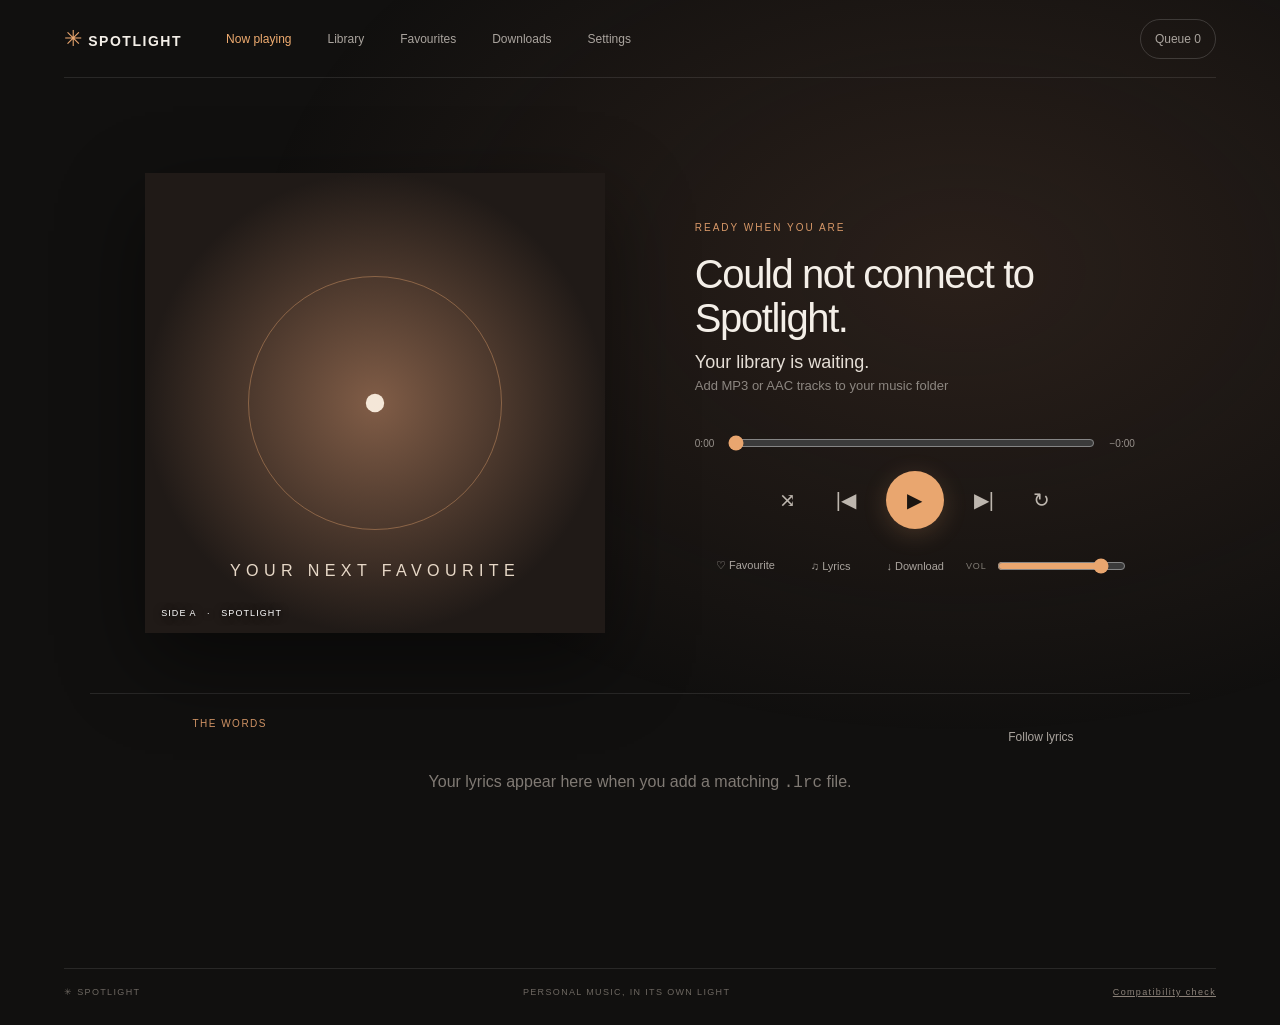
==== web/index.html @ 1e9dbee0 "Build Spotlight LAN music player" ====
<!doctype html>
<html><head><meta charset="utf-8"><meta name="viewport" content="width=device-width, initial-scale=1, maximum-scale=1, user-scalable=no"><meta name="theme-color" content="#11100f"><title>Spotlight — music, in its own light</title><link rel="stylesheet" href="css/main.css"></head>
<body><div class="ambient" id="ambient"></div><header><a class="wordmark" href="#home">✳ <span>spotlight</span></a><nav id="nav"><button data-view="home" class="active">Now playing</button><button data-view="library">Library</button><button data-view="favourites">Favourites</button><button data-view="downloads">Downloads</button><button data-view="settings">Settings</button></nav><button id="queue-toggle" class="quiet">Queue <span id="queue-count">0</span></button></header>
<main><section id="view-home" class="view active"><div class="now"><div class="cover-wrap"><img id="cover" src="assets/placeholder.svg" alt="Album cover"><div class="cover-stamp">SIDE A&nbsp;&nbsp; · &nbsp;&nbsp;SPOTLIGHT</div></div><div class="details"><p class="eyebrow" id="source">READY WHEN YOU ARE</p><h1 id="title">Choose something good.</h1><p class="artist" id="artist">Your library is waiting.</p><p class="album" id="album">Add MP3 or AAC tracks to your music folder</p><div class="progress"><span id="elapsed">0:00</span><input id="seek" type="range" min="0" max="1000" value="0"><span id="remaining">−0:00</span></div><audio id="audio" preload="none"></audio><div class="controls"><button id="shuffle" title="Shuffle">⤨</button><button id="previous" title="Previous">|◀</button><button id="play" class="play" title="Play">▶</button><button id="next" title="Next">▶|</button><button id="repeat" title="Repeat">↻</button></div><div class="tools"><button id="favourite">♡ <span>Favourite</span></button><button id="lyrics-toggle">♫ <span>Lyrics</span></button><a id="download" href="#">↓ <span>Download</span></a><label class="volume">VOL <input id="volume" type="range" min="0" max="100" value="85"></label></div></div></div><div id="lyrics-panel" class="lyrics-panel"><div class="lyrics-head"><span>THE WORDS</span><button id="follow">Follow lyrics</button></div><div id="lyrics-lines" class="lyrics-lines"><p>Your lyrics appear here when you add a matching <code>.lrc</code> file.</p></div></div></section>
<section id="view-library" class="view"><div class="section-head"><div><p class="eyebrow">THE COLLECTION</p><h2>Your library</h2></div><input id="search" placeholder="Find a song, artist, album…" type="search"><button id="refresh">↻ Refresh</button></div><div id="track-list" class="track-list"></div><p id="empty" class="empty">Add music files to the configured library folder and refresh.</p></section><section id="view-favourites" class="view"><p class="eyebrow">KEPT CLOSE</p><h2>Favourites</h2><div id="favourite-list" class="track-list"></div></section><section id="view-downloads" class="view"><p class="eyebrow">TAKE IT WITH YOU</p><h2>Downloads</h2><p>On iOS 9, tap a track’s download action. Safari may open the audio instead of saving it; use an available Open In / share option if shown. Downloads do not become a managed offline Spotlight library.</p></section><section id="view-settings" class="view"><p class="eyebrow">A FEW DETAILS</p><h2>Settings</h2><p>Spotlight serves the music folder configured on the laptop. Use <code>Start-Spotlight.bat</code> or run <code>python server.py --music "D:\Music"</code>.</p><p>For iOS 9, use MP3 (or AAC/M4A) and classic Safari controls. The interface uses ES5 JavaScript, no modules, and conservative CSS. Physical iPad mini testing is required to confirm your library’s actual files and Wi-Fi setup.</p><p>Downloads use the browser’s normal file handling. iOS 9 predates Safari’s download manager and the <code>download</code> attribute; no arbitrary folder or permanent offline storage is promised.</p></section><aside id="queue" class="queue"><div class="section-head"><h2>Up next</h2><button id="queue-close">Close</button></div><div id="queue-list"></div></aside></main><footer><span>✳ SPOTLIGHT</span><span>PERSONAL MUSIC, IN ITS OWN LIGHT</span><a href="compat.html">Compatibility check</a></footer><script src="js/app.js"></script></body></html>
---- web/css/main.css ----
*{box-sizing:border-box}html,body{margin:0;min-height:100%;background:#11100f;color:#f4efe8;font-family:-apple-system,BlinkMacSystemFont,"Helvetica Neue",Arial,sans-serif}body{padding:0 5vw;overflow-x:hidden}.ambient{position:fixed;z-index:0;top:0;right:0;bottom:0;left:0;background:radial-gradient(ellipse at 75% 30%,rgba(127,85,65,.23),transparent 52%);pointer-events:none;transition:background 1s}header,main,footer{position:relative;z-index:1}header{height:78px;display:flex;align-items:center;border-bottom:1px solid rgba(255,255,255,.1);gap:30px}.wordmark{color:#e9a66f;text-decoration:none;font-size:22px}.wordmark span{color:#f4efe8;letter-spacing:.11em;font-size:14px;text-transform:uppercase;font-weight:bold}nav{display:flex;gap:8px;flex:1}button,a{font:inherit;color:inherit}button{cursor:pointer}nav button,.quiet,.tools button,.tools a,.lyrics-head button,.section-head button{background:none;border:0;color:#aaa49e;padding:12px 14px;font-size:12px}nav button.active,nav button:hover{color:#f0ac70}.quiet{border:1px solid rgba(255,255,255,.16);border-radius:20px}.view{display:none;padding:45px 0 70px}.view.active{display:block}.now{display:flex;align-items:center;justify-content:center;gap:7vw;min-height:560px}.cover-wrap{position:relative;width:min(39vw,460px);flex:none;box-shadow:0 30px 80px rgba(0,0,0,.48)}.cover-wrap img{display:block;width:100%;height:auto;aspect-ratio:1;object-fit:cover;background:#222}.cover-stamp{position:absolute;bottom:15px;left:16px;color:white;text-shadow:0 1px 8px #000;font-size:9px;letter-spacing:.12em}.details{width:min(440px,45vw)}.eyebrow{color:#d79868;font-size:10px;letter-spacing:.2em;margin:0 0 19px}.details h1{font-size:clamp(28px,4vw,48px);line-height:1.1;margin:0 0 12px;font-weight:500;letter-spacing:-.035em}.artist{font-size:18px;color:#e5ded6;margin:0 0 5px}.album{font-size:13px;color:#8c8680;margin:0 0 40px}.progress{display:flex;align-items:center;gap:12px;color:#96908a;font-size:10px}.progress input{flex:1}.controls{display:flex;align-items:center;justify-content:center;gap:22px;margin:18px 0}.controls button{background:none;border:0;color:#bdb6ae;font-size:20px;min-width:36px;min-height:42px}.controls .play{border-radius:50%;width:58px;height:58px;background:#e9a66f;color:#1a1511;font-size:20px;box-shadow:0 5px 24px rgba(233,166,111,.2)}.tools{display:flex;justify-content:center;align-items:center;gap:8px}.tools button,.tools a{font-size:11px;text-decoration:none}.volume{font-size:9px;letter-spacing:.1em;color:#817c75;display:flex;align-items:center;gap:8px}input[type=range]{accent-color:#e9a66f}.lyrics-panel{border-top:1px solid rgba(255,255,255,.1);padding:24px max(8vw,20px);max-width:1100px;margin:10px auto 0}.lyrics-head{display:flex;justify-content:space-between;color:#d79868;letter-spacing:.15em;font-size:10px}.lyrics-lines{height:118px;overflow:auto;text-align:center;color:#807a74;font-size:16px;line-height:1.8}.lyrics-lines p{margin:12px 0}.lyrics-lines .current{color:#f4efe8;font-size:23px}.section-head{display:flex;align-items:end;justify-content:space-between;gap:18px;margin-bottom:24px}.section-head h2,h2{font-weight:400;font-size:36px;margin:0}.section-head input{width:300px;background:#1b1917;border:1px solid #36312d;border-radius:24px;color:#eee;padding:12px 18px}.track-row{border-top:1px solid rgba(255,255,255,.09);display:flex;align-items:center;gap:18px;padding:14px 8px}.track-row img{width:48px;height:48px;object-fit:cover;background:#25211e}.track-info{flex:1;min-width:0}.track-info b,.track-info span{display:block;white-space:nowrap;overflow:hidden;text-overflow:ellipsis}.track-info b{font-size:14px;font-weight:500}.track-info span,.track-row button{font-size:11px;color:#938c84}.track-row button{border:0;background:none;padding:10px}.empty{color:#8c8680;padding:25px}.queue{display:none;position:fixed;z-index:4;right:0;top:0;height:100vh;width:min(400px,90vw);padding:28px;background:#191715;box-shadow:-16px 0 60px #0009;overflow:auto}.queue.open{display:block}footer{border-top:1px solid rgba(255,255,255,.1);padding:18px 0 28px;display:flex;justify-content:space-between;color:#6d6761;font-size:9px;letter-spacing:.15em}footer a{color:#8c8279}.compat{max-width:720px;margin:40px auto;background:#191715;border:1px solid #37312c;padding:28px;line-height:1.65}.compat h1{font-size:28px}.compat button,.compat a{display:inline-block;background:#e9a66f;color:#1a1511;border:0;padding:14px 18px;border-radius:4px;text-decoration:none;margin:8px 8px 8px 0}.compat audio{display:block;width:100%;margin:18px 0}.compat #cover{object-fit:cover}.note{color:#c89770;font-size:13px}@media(max-width:760px){body{padding:0 20px}header{height:auto;min-height:68px;flex-wrap:wrap;gap:8px;padding:12px 0}nav{order:3;width:100%;overflow-x:auto;flex:unset}nav button{white-space:nowrap;padding:10px}.now{display:block;padding:22px 0 32px;min-height:0}.cover-wrap{width:min(72vw,380px);margin:0 auto 28px}.details{width:100%;max-width:500px;margin:auto}.details h1{font-size:34px}.album{margin-bottom:24px}.lyrics-panel{padding:20px 0}.section-head{align-items:flex-start;flex-wrap:wrap}.section-head input{order:3;width:100%}footer{gap:10px;flex-wrap:wrap}}@media(orientation:landscape) and (max-height:600px){.view{padding-top:20px}.now{min-height:380px;gap:5vw}.cover-wrap{width:min(37vh,330px)}.details h1{font-size:30px}.album{margin-bottom:18px}.lyrics-panel{padding:12px max(8vw,20px)}.lyrics-lines{height:70px}}@media(prefers-reduced-motion:reduce){*{transition:none!important}}
\n.cover-wrap{width:39vw;max-width:460px}.details{width:44vw;max-width:440px}.details h1{font-size:40px}@media(max-width:760px){.cover-wrap{width:72vw;max-width:380px}.details{width:100%}.details h1{font-size:34px}}@media(orientation:landscape) and (max-height:600px){.cover-wrap{width:37vh;max-width:330px}.details h1{font-size:30px}}
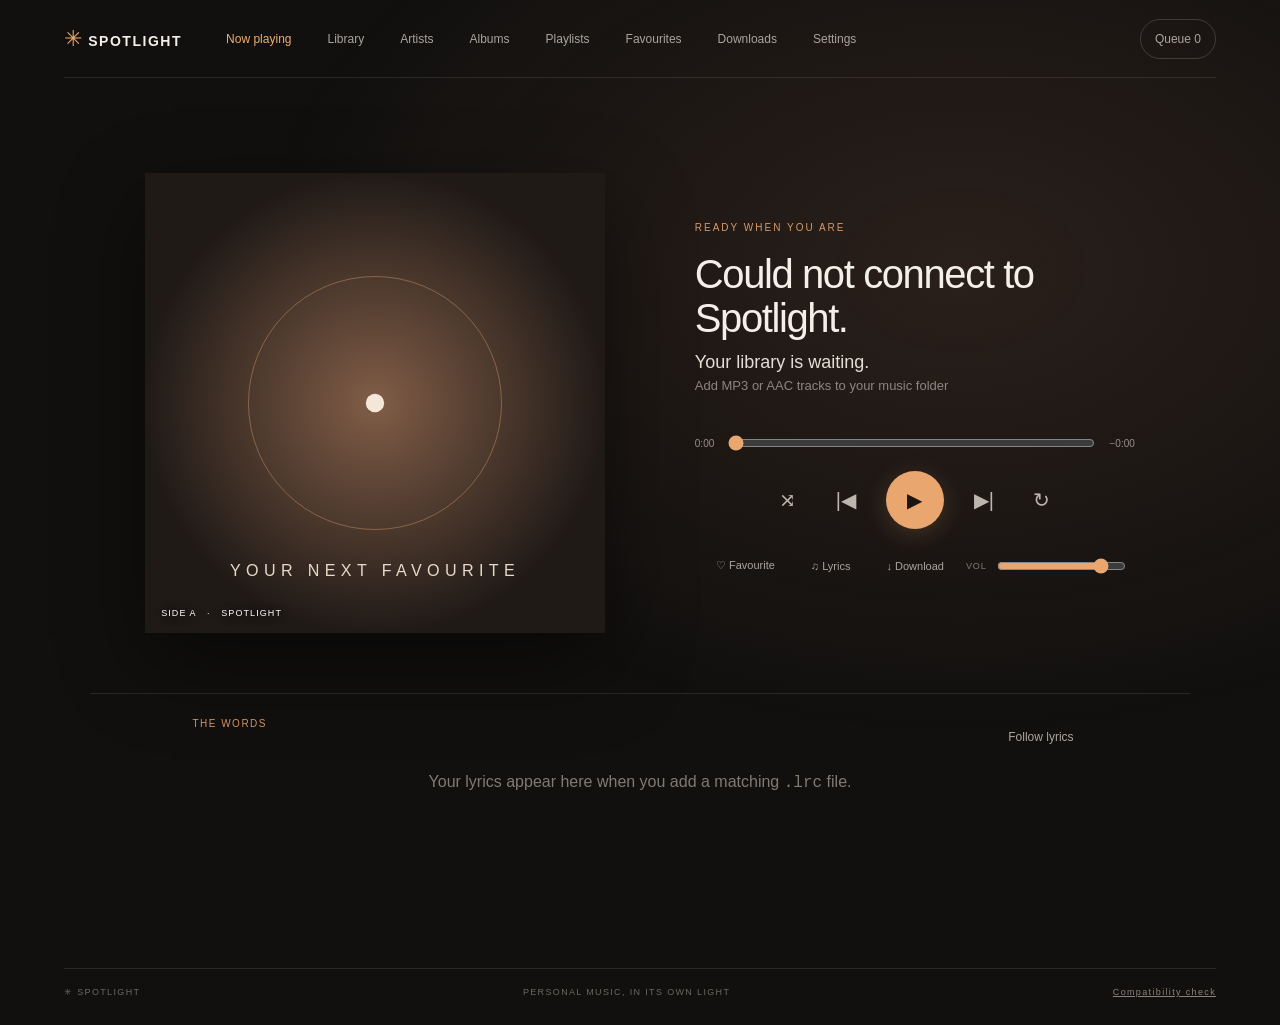
==== commit 18c5cad3: "Add artist album and playlist browsing" ====
--- a/web/index.html
+++ b/web/index.html
@@ -1,5 +1,7 @@
 <!doctype html>
 <html><head><meta charset="utf-8"><meta name="viewport" content="width=device-width, initial-scale=1, maximum-scale=1, user-scalable=no"><meta name="theme-color" content="#11100f"><title>Spotlight — music, in its own light</title><link rel="stylesheet" href="css/main.css"></head>
-<body><div class="ambient" id="ambient"></div><header><a class="wordmark" href="#home">✳ <span>spotlight</span></a><nav id="nav"><button data-view="home" class="active">Now playing</button><button data-view="library">Library</button><button data-view="favourites">Favourites</button><button data-view="downloads">Downloads</button><button data-view="settings">Settings</button></nav><button id="queue-toggle" class="quiet">Queue <span id="queue-count">0</span></button></header>
+<body><div class="ambient" id="ambient"></div><header><a class="wordmark" href="#home">✳ <span>spotlight</span></a><nav id="nav"><button data-view="home" class="active">Now playing</button><button data-view="library">Library</button><button data-view="artists">Artists</button><button data-view="albums">Albums</button><button data-view="playlists">Playlists</button><button data-view="favourites">Favourites</button><button data-view="downloads">Downloads</button><button data-view="settings">Settings</button></nav><button id="queue-toggle" class="quiet">Queue <span id="queue-count">0</span></button></header>
 <main><section id="view-home" class="view active"><div class="now"><div class="cover-wrap"><img id="cover" src="assets/placeholder.svg" alt="Album cover"><div class="cover-stamp">SIDE A&nbsp;&nbsp; · &nbsp;&nbsp;SPOTLIGHT</div></div><div class="details"><p class="eyebrow" id="source">READY WHEN YOU ARE</p><h1 id="title">Choose something good.</h1><p class="artist" id="artist">Your library is waiting.</p><p class="album" id="album">Add MP3 or AAC tracks to your music folder</p><div class="progress"><span id="elapsed">0:00</span><input id="seek" type="range" min="0" max="1000" value="0"><span id="remaining">−0:00</span></div><audio id="audio" preload="none"></audio><div class="controls"><button id="shuffle" title="Shuffle">⤨</button><button id="previous" title="Previous">|◀</button><button id="play" class="play" title="Play">▶</button><button id="next" title="Next">▶|</button><button id="repeat" title="Repeat">↻</button></div><div class="tools"><button id="favourite">♡ <span>Favourite</span></button><button id="lyrics-toggle">♫ <span>Lyrics</span></button><a id="download" href="#">↓ <span>Download</span></a><label class="volume">VOL <input id="volume" type="range" min="0" max="100" value="85"></label></div></div></div><div id="lyrics-panel" class="lyrics-panel"><div class="lyrics-head"><span>THE WORDS</span><button id="follow">Follow lyrics</button></div><div id="lyrics-lines" class="lyrics-lines"><p>Your lyrics appear here when you add a matching <code>.lrc</code> file.</p></div></div></section>
-<section id="view-library" class="view"><div class="section-head"><div><p class="eyebrow">THE COLLECTION</p><h2>Your library</h2></div><input id="search" placeholder="Find a song, artist, album…" type="search"><button id="refresh">↻ Refresh</button></div><div id="track-list" class="track-list"></div><p id="empty" class="empty">Add music files to the configured library folder and refresh.</p></section><section id="view-favourites" class="view"><p class="eyebrow">KEPT CLOSE</p><h2>Favourites</h2><div id="favourite-list" class="track-list"></div></section><section id="view-downloads" class="view"><p class="eyebrow">TAKE IT WITH YOU</p><h2>Downloads</h2><p>On iOS 9, tap a track’s download action. Safari may open the audio instead of saving it; use an available Open In / share option if shown. Downloads do not become a managed offline Spotlight library.</p></section><section id="view-settings" class="view"><p class="eyebrow">A FEW DETAILS</p><h2>Settings</h2><p>Spotlight serves the music folder configured on the laptop. Use <code>Start-Spotlight.bat</code> or run <code>python server.py --music "D:\Music"</code>.</p><p>For iOS 9, use MP3 (or AAC/M4A) and classic Safari controls. The interface uses ES5 JavaScript, no modules, and conservative CSS. Physical iPad mini testing is required to confirm your library’s actual files and Wi-Fi setup.</p><p>Downloads use the browser’s normal file handling. iOS 9 predates Safari’s download manager and the <code>download</code> attribute; no arbitrary folder or permanent offline storage is promised.</p></section><aside id="queue" class="queue"><div class="section-head"><h2>Up next</h2><button id="queue-close">Close</button></div><div id="queue-list"></div></aside></main><footer><span>✳ SPOTLIGHT</span><span>PERSONAL MUSIC, IN ITS OWN LIGHT</span><a href="compat.html">Compatibility check</a></footer><script src="js/app.js"></script></body></html>
+<section id="view-library" class="view"><div class="section-head"><div><p class="eyebrow">THE COLLECTION</p><h2>Your library</h2></div><input id="search" placeholder="Find a song, artist, album…" type="search"><button id="refresh">↻ Refresh</button></div><div id="track-list" class="track-list"></div><p id="empty" class="empty">Add music files to the configured library folder and refresh.</p></section><section id="view-artists" class="view"><p class="eyebrow">THE PEOPLE BEHIND IT</p><h2>Artists</h2><div id="artist-list" class="track-list"></div></section><section id="view-albums" class="view"><p class="eyebrow">A PLACE FOR EVERY TRACK</p><h2>Albums</h2><div id="album-list" class="track-list"></div></section><section id="view-playlists" class="view"><div class="section-head"><div><p class="eyebrow">YOUR OWN SEQUENCES</p><h2>Playlists</h2></div><label class="playlist-create"><input id="playlist-name" type="text" maxlength="80" placeholder="Playlist name"><button id="create-playlist">+ Create</button></label></div><p id="playlist-hint" class="empty">Create a playlist, then add tracks from your library.</p><div id="playlist-list"></div></section><section id="view-favourites" class="view"><p class="eyebrow">KEPT CLOSE</p><h2>Favourites</h2><div id="favourite-list" class="track-list"></div></section><section id="view-downloads" class="view"><p class="eyebrow">TAKE IT WITH YOU</p><h2>Downloads</h2><p>On iOS 9, tap a track’s download action. Safari may open the audio instead of saving it; use an available Open In / share option if shown. Downloads do not become a managed offline Spotlight library.</p><div id="download-list" class="track-list"></div></section><section id="view-settings" class="view"><p class="eyebrow">A FEW DETAILS</p><h2>Settings</h2><p>Spotlight serves the music folder configured on the laptop. Use <code>Start-Spotlight.bat</code> or run <code>python server.py --music "D:\Music"</code>.</p><p>For iOS 9, use MP3 (or AAC/M4A) and classic Safari controls. The interface uses ES5 JavaScript, no modules, and conservative CSS. Physical iPad mini testing is required to confirm your library’s actual files and Wi-Fi setup.</p><p>Downloads use the browser’s normal file handling. iOS 9 predates Safari’s download manager and the <code>download</code> attribute; no arbitrary folder or permanent offline storage is promised.</p></section><aside id="queue" class="queue"><div class="section-head"><h2>Up next</h2><button id="queue-close">Close</button></div><div id="queue-list"></div></aside></main><footer><span>✳ SPOTLIGHT</span><span>PERSONAL MUSIC, IN ITS OWN LIGHT</span><a href="compat.html">Compatibility check</a></footer><script src="js/app.js"></script></body></html>
+
+
